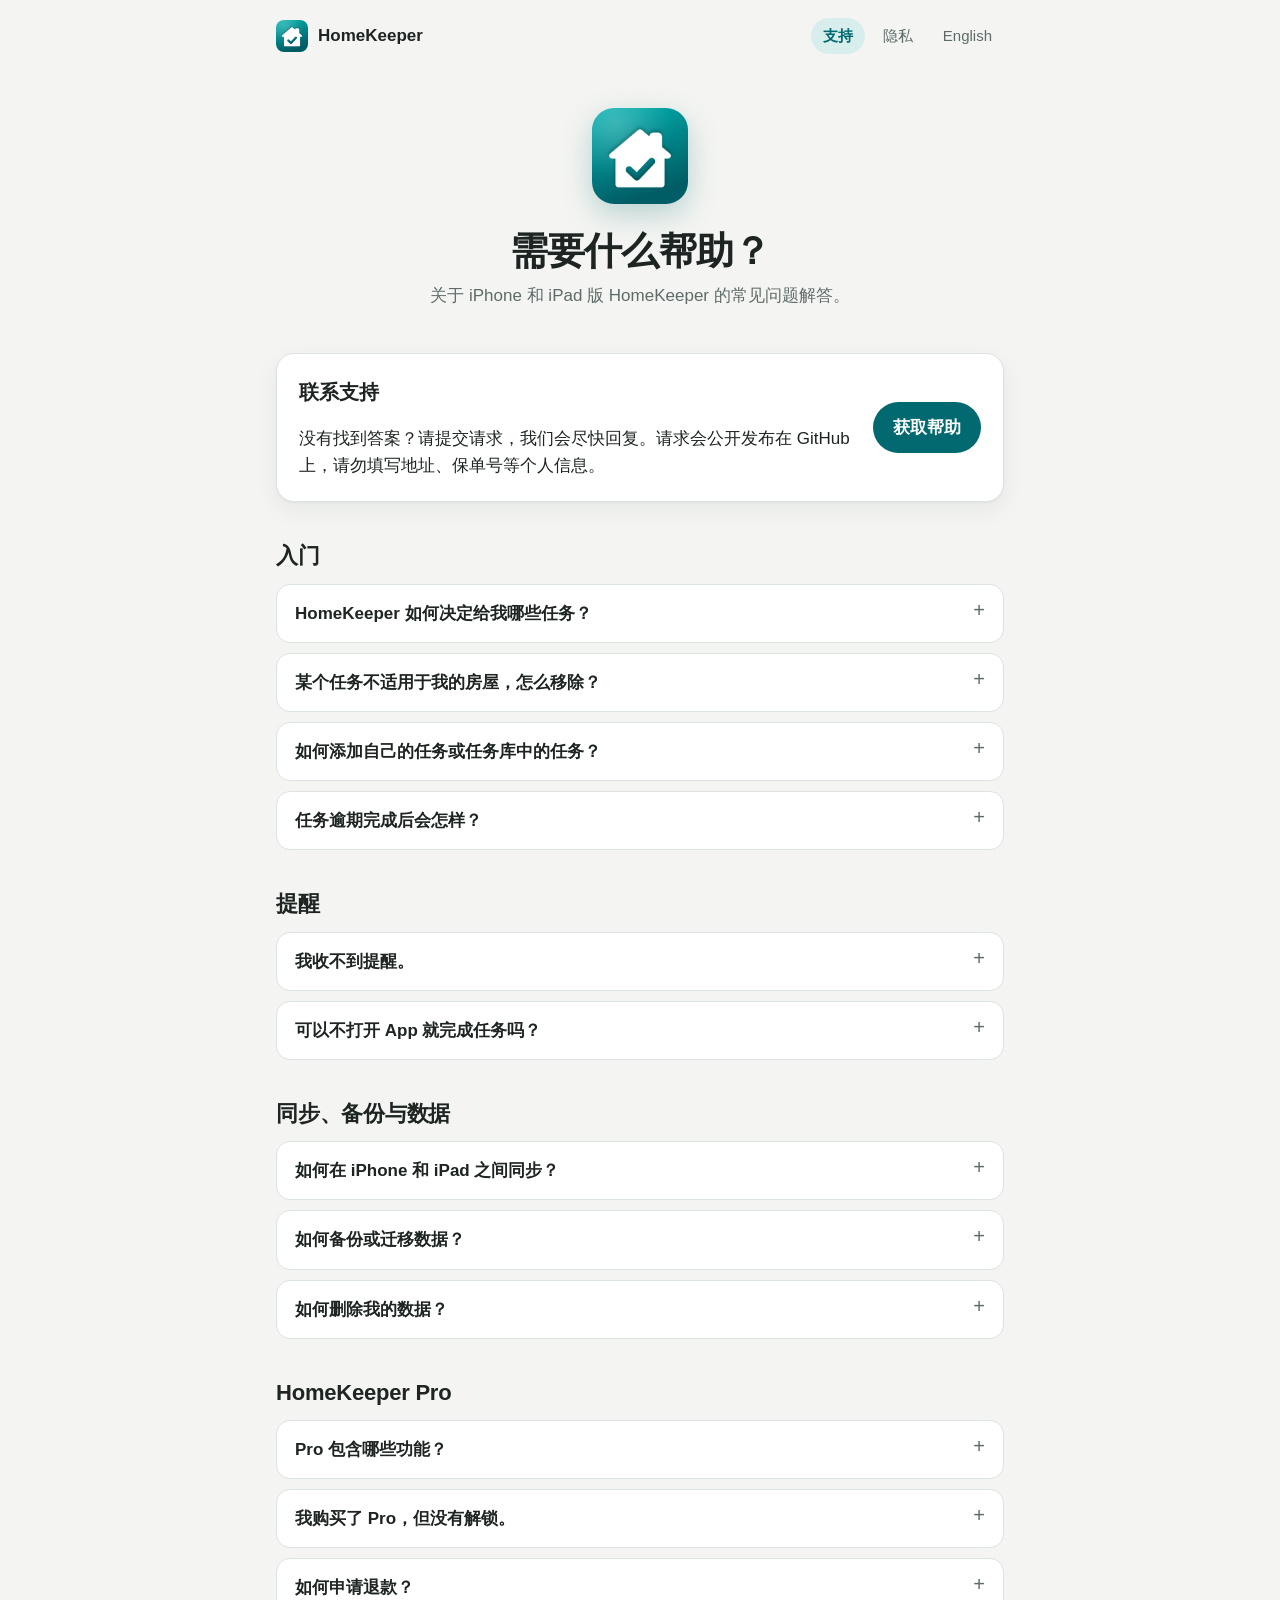
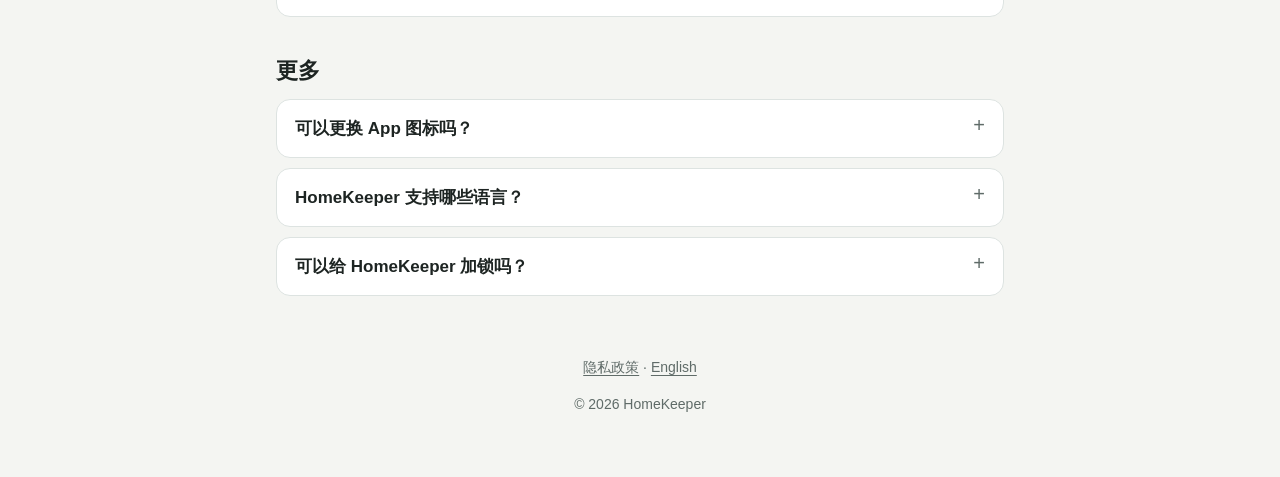
==== zh/index.html @ 5877fc4f "HomeKeeper support and privacy site (English and Simplified Chinese) Co-Authored-By: Claude Opus 5.5" ====
<!doctype html>
<html lang="zh-Hans">
<head>
  <meta charset="utf-8">
  <meta name="viewport" content="width=device-width, initial-scale=1">
  <title>HomeKeeper 支持</title>
  <meta name="description" content="HomeKeeper（适用于 iPhone 和 iPad 的房屋维护 App）的帮助与常见问题。">
  <link rel="icon" href="../assets/favicon.png">
  <link rel="apple-touch-icon" href="../assets/icon.png">
  <link rel="alternate" hreflang="en" href="../">
  <link rel="stylesheet" href="../assets/style.css">
</head>
<body>
  <div class="wrap">
    <header class="site">
      <a class="brand" href="./"><img src="../assets/favicon.png" alt="">HomeKeeper</a>
      <nav class="site" aria-label="网站">
        <a href="./" aria-current="page">支持</a>
        <a href="privacy.html">隐私</a>
        <a href="../" lang="en">English</a>
      </nav>
    </header>

    <main>
      <section class="hero">
        <img src="../assets/icon.png" alt="HomeKeeper 应用图标">
        <h1>需要什么帮助？</h1>
        <p>关于 iPhone 和 iPad 版 HomeKeeper 的常见问题解答。</p>
      </section>

      <section class="card contact" aria-labelledby="contact">
        <div class="text">
          <h2 id="contact">联系支持</h2>
          <p>没有找到答案？请提交请求，我们会尽快回复。请求会公开发布在 GitHub 上，请勿填写地址、保单号等个人信息。</p>
        </div>
        <a class="button" href="https://github.com/Agoober/homekeeper-support/issues/new/choose">获取帮助</a>
      </section>

      <h2 class="section">入门</h2>

      <details>
        <summary>HomeKeeper 如何决定给我哪些任务？</summary>
        <p>在设置过程中，你会告诉 HomeKeeper 房屋类型、所在半球、冬季是否结冰，以及家里有哪些设施（如暖炉、排水槽或泳池）。HomeKeeper 会挑选适用的维护任务，并分散安排在全年，让你不会手忙脚乱。季节性任务会落在正确的季节——南半球会自动对调。</p>
        <p>如需修改答案，请前往<strong>房屋</strong> › 轻点房屋名称。添加新设施后，HomeKeeper 会提供相应的任务。</p>
      </details>

      <details>
        <summary>某个任务不适用于我的房屋，怎么移除？</summary>
        <p>按住该任务（或打开它），选择<strong>不适用于我的房屋</strong>。任务会从计划中隐藏但仍会保留，你可以在<strong>计划</strong> › <strong>已隐藏的任务</strong>中恢复。也可以直接删除。</p>
      </details>

      <details>
        <summary>如何添加自己的任务或任务库中的任务？</summary>
        <p>在<strong>计划</strong>中轻点 <kbd>+</kbd>。选择<strong>新任务</strong>自定义时间安排，或选择<strong>浏览任务库</strong>，获取更多附带分步说明的专业任务。</p>
      </details>

      <details>
        <summary>任务逾期完成后会怎样？</summary>
        <p>季节性任务（如“秋季清理排水槽”）会保持原有时间段，下一季照常到期。其他任务（如空调滤网）会从你实际完成的那天开始重新计算。你也可以跳过一次，或推迟到之后。</p>
      </details>

      <h2 class="section">提醒</h2>

      <details>
        <summary>我收不到提醒。</summary>
        <ol>
          <li>打开 iPhone 的<strong>设置</strong> App › <strong>通知</strong> › <strong>HomeKeeper</strong>，确认<strong>允许通知</strong>已开启。</li>
          <li>在 HomeKeeper 中前往<strong>设置</strong>（齿轮图标）› <strong>提醒</strong>，确认<strong>每周摘要</strong>和<strong>到期当天提醒</strong>已开启，且时间正确。</li>
          <li>检查专注模式是否屏蔽了 HomeKeeper。</li>
          <li>打开一次 HomeKeeper——每次打开 App 时都会刷新提醒。</li>
        </ol>
      </details>

      <details>
        <summary>可以不打开 App 就完成任务吗？</summary>
        <p>可以。按住到期提醒通知，选择<strong>标记为完成</strong>或<strong>明天提醒我</strong>。你也可以在主屏幕添加<strong>接下来</strong>小组件，轻点任务旁的圆圈；或者问 Siri “HomeKeeper 里有什么到期了”。</p>
      </details>

      <h2 class="section">同步、备份与数据</h2>

      <details>
        <summary>如何在 iPhone 和 iPad 之间同步？</summary>
        <p>同步是自动且免费的。请在两台设备上登录同一个 Apple 账户，并为 HomeKeeper 开启 iCloud（iPhone <strong>设置</strong> › 你的姓名 › <strong>iCloud</strong>）。在新设备上设置时，选择<strong>我已在其他设备上使用 HomeKeeper</strong>，你的房屋很快就会出现。</p>
        <p>可以在 HomeKeeper › <strong>设置</strong> › <strong>同步与隐私</strong>中查看同步状态。</p>
      </details>

      <details>
        <summary>如何备份或迁移数据？</summary>
        <p>前往<strong>设置</strong> › <strong>你的数据</strong> › <strong>备份</strong>。这会生成一个包含该房屋全部内容（含照片和文档）的文件，可以保存到“文件”App 或发送给自己。需要恢复时，使用<strong>从备份恢复</strong>。</p>
      </details>

      <details>
        <summary>如何删除我的数据？</summary>
        <p>要从所有设备上删除某套房屋及其全部内容，请前往<strong>房屋</strong> › 轻点房屋名称 › <strong>删除此房屋</strong>。要移除 iCloud 中存储的全部数据，请前往 iPhone <strong>设置</strong> › 你的姓名 › <strong>iCloud</strong> › <strong>管理账户储存空间</strong> › <strong>HomeKeeper</strong>。详见我们的<a href="privacy.html">隐私政策</a>。</p>
      </details>

      <h2 class="section">HomeKeeper Pro</h2>

      <details>
        <summary>Pro 包含哪些功能？</summary>
        <p>一次购买，无需订阅。解锁更换预测（含 5 年预算）、房屋报告 PDF、文档扫描和多套房屋。其他所有功能（包括 iCloud 同步和备份）都是免费的。</p>
      </details>

      <details>
        <summary>我购买了 Pro，但没有解锁。</summary>
        <p>请使用购买时的 Apple 账户登录，然后前往<strong>设置</strong> › <strong>恢复购买</strong>。Pro 也会与你的家人共享群组共享。</p>
      </details>

      <details>
        <summary>如何申请退款？</summary>
        <p>购买由 Apple 处理，请前往 <a href="https://reportaproblem.apple.com">reportaproblem.apple.com</a> 申请退款。</p>
      </details>

      <h2 class="section">更多</h2>

      <details>
        <summary>可以更换 App 图标吗？</summary>
        <p>可以。前往<strong>设置</strong> › <strong>应用图标</strong>，从七款设计中选择。</p>
      </details>

      <details>
        <summary>HomeKeeper 支持哪些语言？</summary>
        <p>HomeKeeper 支持英文和简体中文，并跟随设备语言。如需只为 HomeKeeper 使用其他语言，请前往 iPhone <strong>设置</strong> › <strong>App</strong> › <strong>HomeKeeper</strong> › <strong>语言</strong>。已创建的任务会保留创建时的语言。</p>
      </details>

      <details>
        <summary>可以给 HomeKeeper 加锁吗？</summary>
        <p>可以。开启<strong>设置</strong> › <strong>同步与隐私</strong> › <strong>需要面容 ID</strong>。开启后，HomeKeeper 在 App 切换器中也会隐藏内容。</p>
      </details>
    </main>

    <footer class="site">
      <p><a href="privacy.html">隐私政策</a> · <a href="../" lang="en">English</a></p>
      <p>© 2026 HomeKeeper</p>
    </footer>
  </div>
</body>
</html>
---- assets/style.css ----
:root {
  --bg: #f4f5f2;
  --surface: #ffffff;
  --surface-2: #eef3f2;
  --text: #1d2422;
  --muted: #5f6b68;
  --border: #dde3e1;
  --primary: #01696f;
  --primary-soft: #d8eeec;
  --radius: 18px;
  --shadow: 0 1px 2px rgba(16, 32, 30, 0.05), 0 8px 24px rgba(16, 32, 30, 0.06);
  color-scheme: light;
}

@media (prefers-color-scheme: dark) {
  :root {
    --bg: #0e1413;
    --surface: #161e1d;
    --surface-2: #1c2826;
    --text: #e5ecea;
    --muted: #93a19e;
    --border: #283432;
    --primary: #5cc6c0;
    --primary-soft: #173a38;
    --shadow: none;
    color-scheme: dark;
  }
}

* { box-sizing: border-box; }

html { -webkit-text-size-adjust: 100%; }

body {
  margin: 0;
  background: var(--bg);
  color: var(--text);
  font: 17px/1.6 -apple-system, BlinkMacSystemFont, "SF Pro Text", "PingFang SC", "Segoe UI", Roboto, "Helvetica Neue", sans-serif;
}

a { color: var(--primary); text-underline-offset: 3px; }

.wrap { max-width: 760px; margin: 0 auto; padding: 0 16px; }

header.site {
  display: flex;
  align-items: center;
  justify-content: space-between;
  gap: 12px;
  padding: 18px 0;
}

.brand {
  display: flex;
  align-items: center;
  gap: 10px;
  font-weight: 650;
  color: var(--text);
  text-decoration: none;
}
.brand img { width: 32px; height: 32px; border-radius: 8px; }

nav.site { display: flex; gap: 6px; flex-wrap: wrap; }
nav.site a {
  color: var(--muted);
  text-decoration: none;
  font-size: 15px;
  padding: 6px 12px;
  border-radius: 999px;
}
nav.site a:hover { background: var(--surface-2); color: var(--text); }
nav.site a[aria-current="page"] { background: var(--primary-soft); color: var(--primary); font-weight: 600; }

.hero { text-align: center; padding: 36px 0 28px; }
.hero img { width: 96px; height: 96px; border-radius: 22px; box-shadow: 0 10px 30px rgba(1, 105, 111, 0.25); }
.hero h1 { font-size: clamp(28px, 6vw, 38px); line-height: 1.15; margin: 18px 0 8px; letter-spacing: -0.02em; }
.hero p { color: var(--muted); margin: 0 auto; max-width: 520px; }

.card {
  background: var(--surface);
  border: 1px solid var(--border);
  border-radius: var(--radius);
  box-shadow: var(--shadow);
  padding: 22px;
  margin: 16px 0;
}
.card h2 { margin: 0 0 6px; font-size: 20px; }
.card p:last-child { margin-bottom: 0; }

.contact {
  display: flex;
  gap: 18px;
  align-items: center;
  flex-wrap: wrap;
}
.contact .text { flex: 1 1 280px; }

.button {
  display: inline-block;
  background: var(--primary);
  color: #fff;
  text-decoration: none;
  font-weight: 600;
  padding: 12px 20px;
  border-radius: 999px;
  white-space: nowrap;
}
@media (prefers-color-scheme: dark) { .button { color: #062421; } }
.button:hover { filter: brightness(1.08); }

h2.section { font-size: 22px; margin: 36px 0 10px; letter-spacing: -0.01em; }

details {
  background: var(--surface);
  border: 1px solid var(--border);
  border-radius: 14px;
  margin: 10px 0;
  padding: 0 18px;
}
details[open] { padding-bottom: 14px; }
summary {
  cursor: pointer;
  list-style: none;
  font-weight: 600;
  padding: 15px 0;
  display: flex;
  justify-content: space-between;
  gap: 12px;
}
summary::-webkit-details-marker { display: none; }
summary::after { content: "+"; color: var(--muted); font-weight: 400; font-size: 20px; line-height: 1; }
details[open] summary::after { content: "–"; }
details p, details ol, details ul { margin: 0 0 10px; color: var(--text); }
details li { margin: 4px 0; }

.policy h2 { font-size: 19px; margin: 30px 0 6px; }
.policy ul { padding-left: 22px; }
.meta { color: var(--muted); font-size: 15px; }

footer.site {
  color: var(--muted);
  font-size: 14px;
  padding: 36px 0 48px;
  text-align: center;
}
footer.site a { color: var(--muted); }

kbd {
  font: 600 14px/1 ui-monospace, "SF Mono", Menlo, monospace;
  background: var(--surface-2);
  border: 1px solid var(--border);
  border-radius: 6px;
  padding: 2px 6px;
}
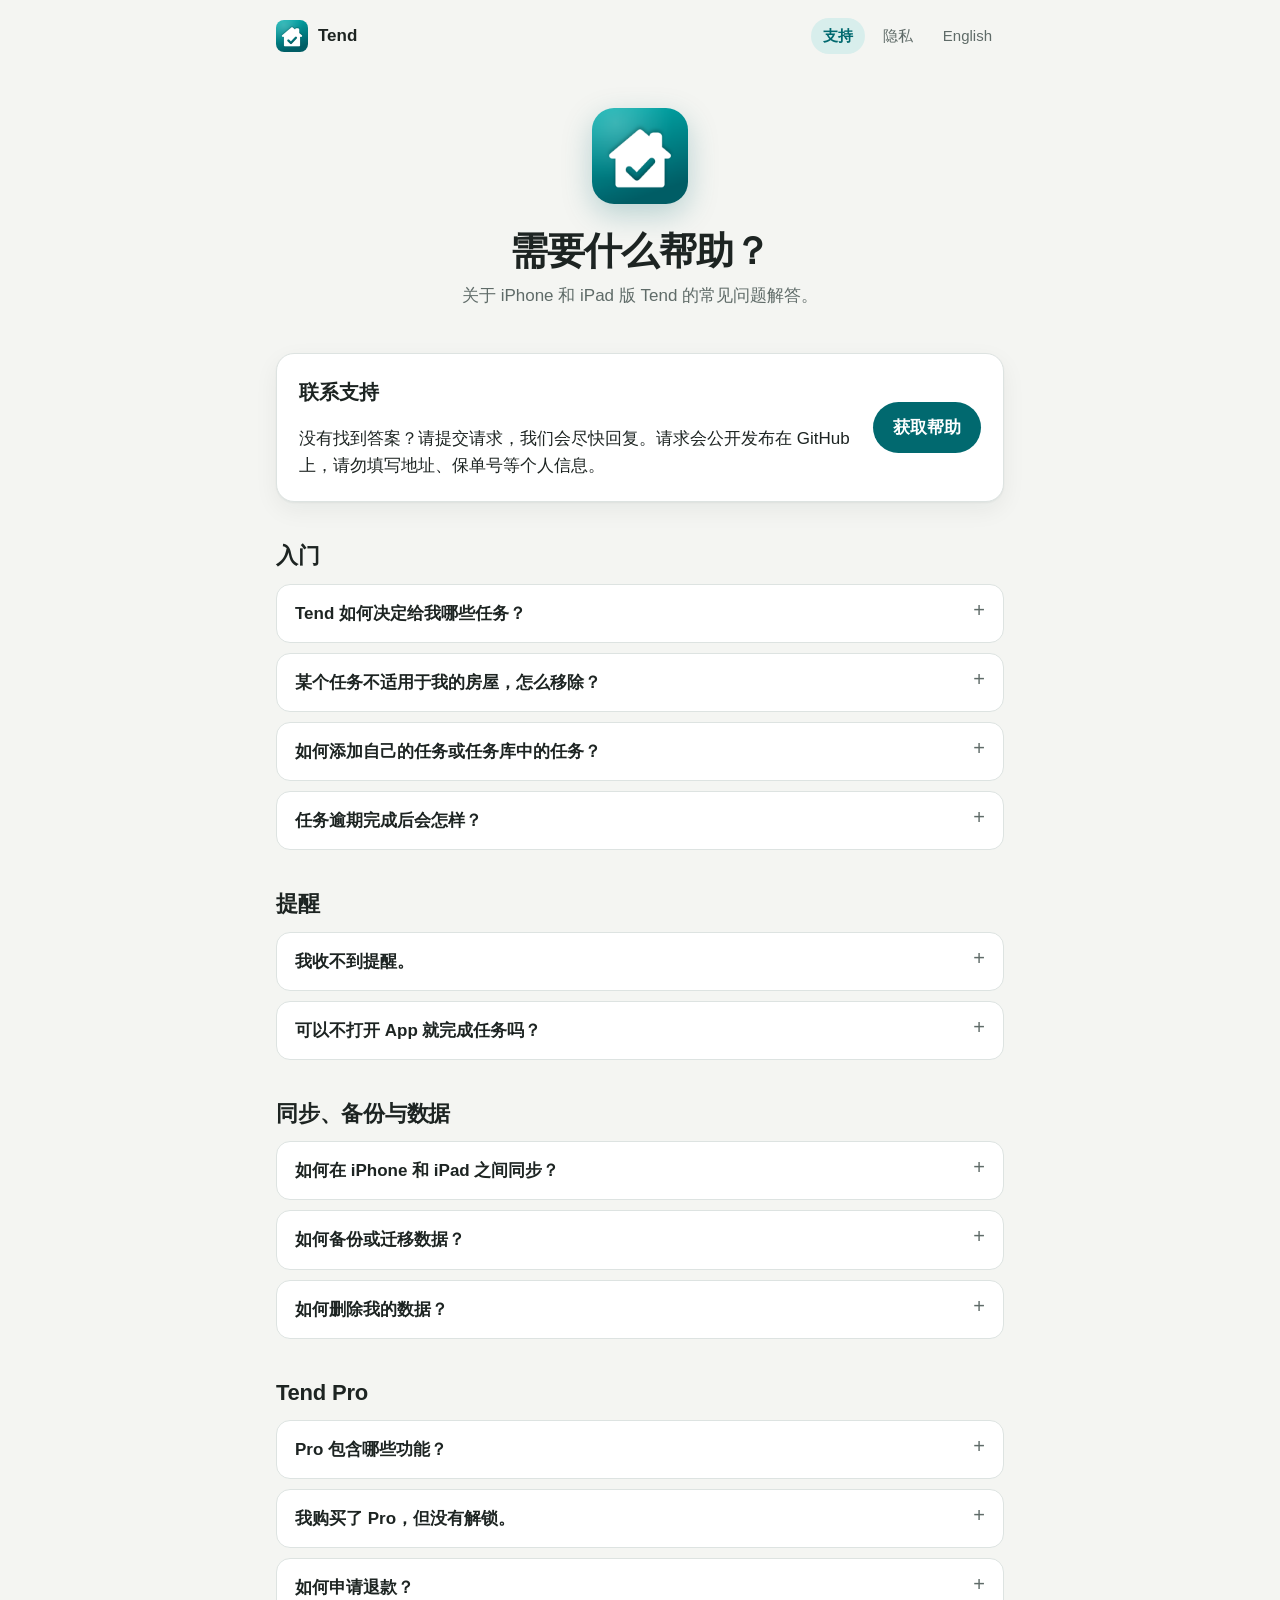
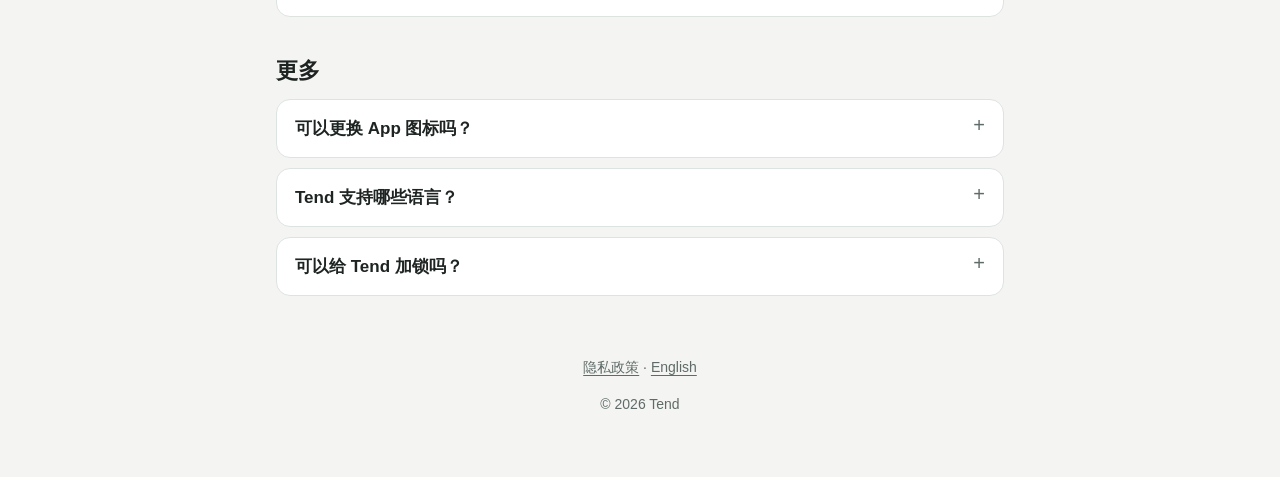
==== commit 8dc123ba: "Rename HomeKeeper to Tend; move support site to tend-support Co-Authored-By: Claude Sonnet 5.5 <nore" ====
--- a/zh/index.html
+++ b/zh/index.html
@@ -3,17 +3,17 @@
 <head>
   <meta charset="utf-8">
   <meta name="viewport" content="width=device-width, initial-scale=1">
-  <title>HomeKeeper 支持</title>
-  <meta name="description" content="HomeKeeper（适用于 iPhone 和 iPad 的房屋维护 App）的帮助与常见问题。">
+  <title>Tend 支持</title>
+  <meta name="description" content="Tend（适用于 iPhone 和 iPad 的房屋维护 App）的帮助与常见问题。">
   <link rel="icon" href="../assets/favicon.png">
   <link rel="apple-touch-icon" href="../assets/icon.png">
   <link rel="alternate" hreflang="en" href="../">
-  <link rel="stylesheet" href="../assets/style.css">
+  <link rel="stylesheet" href="../assets/style.css?v=2">
 </head>
 <body>
   <div class="wrap">
     <header class="site">
-      <a class="brand" href="./"><img src="../assets/favicon.png" alt="">HomeKeeper</a>
+      <a class="brand" href="./"><img src="../assets/favicon.png" alt="">Tend</a>
       <nav class="site" aria-label="网站">
         <a href="./" aria-current="page">支持</a>
         <a href="privacy.html">隐私</a>
@@ -23,9 +23,9 @@
 
     <main>
       <section class="hero">
-        <img src="../assets/icon.png" alt="HomeKeeper 应用图标">
+        <img src="../assets/icon.png" alt="Tend 应用图标">
         <h1>需要什么帮助？</h1>
-        <p>关于 iPhone 和 iPad 版 HomeKeeper 的常见问题解答。</p>
+        <p>关于 iPhone 和 iPad 版 Tend 的常见问题解答。</p>
       </section>
 
       <section class="card contact" aria-labelledby="contact">
@@ -33,15 +33,15 @@
           <h2 id="contact">联系支持</h2>
           <p>没有找到答案？请提交请求，我们会尽快回复。请求会公开发布在 GitHub 上，请勿填写地址、保单号等个人信息。</p>
         </div>
-        <a class="button" href="https://github.com/Agoober/homekeeper-support/issues/new/choose">获取帮助</a>
+        <a class="button" href="https://github.com/Agoober/tend-support/issues/new/choose">获取帮助</a>
       </section>
 
       <h2 class="section">入门</h2>
 
       <details>
-        <summary>HomeKeeper 如何决定给我哪些任务？</summary>
-        <p>在设置过程中，你会告诉 HomeKeeper 房屋类型、所在半球、冬季是否结冰，以及家里有哪些设施（如暖炉、排水槽或泳池）。HomeKeeper 会挑选适用的维护任务，并分散安排在全年，让你不会手忙脚乱。季节性任务会落在正确的季节——南半球会自动对调。</p>
-        <p>如需修改答案，请前往<strong>房屋</strong> › 轻点房屋名称。添加新设施后，HomeKeeper 会提供相应的任务。</p>
+        <summary>Tend 如何决定给我哪些任务？</summary>
+        <p>在设置过程中，你会告诉 Tend 房屋类型、所在半球、冬季是否结冰，以及家里有哪些设施（如暖炉、排水槽或泳池）。Tend 会挑选适用的维护任务，并分散安排在全年，让你不会手忙脚乱。季节性任务会落在正确的季节——南半球会自动对调。</p>
+        <p>如需修改答案，请前往<strong>房屋</strong> › 轻点房屋名称。添加新设施后，Tend 会提供相应的任务。</p>
       </details>
 
       <details>
@@ -64,24 +64,24 @@
       <details>
         <summary>我收不到提醒。</summary>
         <ol>
-          <li>打开 iPhone 的<strong>设置</strong> App › <strong>通知</strong> › <strong>HomeKeeper</strong>，确认<strong>允许通知</strong>已开启。</li>
-          <li>在 HomeKeeper 中前往<strong>设置</strong>（齿轮图标）› <strong>提醒</strong>，确认<strong>每周摘要</strong>和<strong>到期当天提醒</strong>已开启，且时间正确。</li>
-          <li>检查专注模式是否屏蔽了 HomeKeeper。</li>
-          <li>打开一次 HomeKeeper——每次打开 App 时都会刷新提醒。</li>
+          <li>打开 iPhone 的<strong>设置</strong> App › <strong>通知</strong> › <strong>Tend</strong>，确认<strong>允许通知</strong>已开启。</li>
+          <li>在 Tend 中前往<strong>设置</strong>（齿轮图标）› <strong>提醒</strong>，确认<strong>每周摘要</strong>和<strong>到期当天提醒</strong>已开启，且时间正确。</li>
+          <li>检查专注模式是否屏蔽了 Tend。</li>
+          <li>打开一次 Tend——每次打开 App 时都会刷新提醒。</li>
         </ol>
       </details>
 
       <details>
         <summary>可以不打开 App 就完成任务吗？</summary>
-        <p>可以。按住到期提醒通知，选择<strong>标记为完成</strong>或<strong>明天提醒我</strong>。你也可以在主屏幕添加<strong>接下来</strong>小组件，轻点任务旁的圆圈；或者问 Siri “HomeKeeper 里有什么到期了”。</p>
+        <p>可以。按住到期提醒通知，选择<strong>标记为完成</strong>或<strong>明天提醒我</strong>。你也可以在主屏幕添加<strong>接下来</strong>小组件，轻点任务旁的圆圈；或者问 Siri “Tend 里有什么到期了”。</p>
       </details>
 
       <h2 class="section">同步、备份与数据</h2>
 
       <details>
         <summary>如何在 iPhone 和 iPad 之间同步？</summary>
-        <p>同步是自动且免费的。请在两台设备上登录同一个 Apple 账户，并为 HomeKeeper 开启 iCloud（iPhone <strong>设置</strong> › 你的姓名 › <strong>iCloud</strong>）。在新设备上设置时，选择<strong>我已在其他设备上使用 HomeKeeper</strong>，你的房屋很快就会出现。</p>
-        <p>可以在 HomeKeeper › <strong>设置</strong> › <strong>同步与隐私</strong>中查看同步状态。</p>
+        <p>同步是自动且免费的。请在两台设备上登录同一个 Apple 账户，并为 Tend 开启 iCloud（iPhone <strong>设置</strong> › 你的姓名 › <strong>iCloud</strong>）。在新设备上设置时，选择<strong>我已在其他设备上使用 Tend</strong>，你的房屋很快就会出现。</p>
+        <p>可以在 Tend › <strong>设置</strong> › <strong>同步与隐私</strong>中查看同步状态。</p>
       </details>
 
       <details>
@@ -91,10 +91,10 @@
 
       <details>
         <summary>如何删除我的数据？</summary>
-        <p>要从所有设备上删除某套房屋及其全部内容，请前往<strong>房屋</strong> › 轻点房屋名称 › <strong>删除此房屋</strong>。要移除 iCloud 中存储的全部数据，请前往 iPhone <strong>设置</strong> › 你的姓名 › <strong>iCloud</strong> › <strong>管理账户储存空间</strong> › <strong>HomeKeeper</strong>。详见我们的<a href="privacy.html">隐私政策</a>。</p>
+        <p>要从所有设备上删除某套房屋及其全部内容，请前往<strong>房屋</strong> › 轻点房屋名称 › <strong>删除此房屋</strong>。要移除 iCloud 中存储的全部数据，请前往 iPhone <strong>设置</strong> › 你的姓名 › <strong>iCloud</strong> › <strong>管理账户储存空间</strong> › <strong>Tend</strong>。详见我们的<a href="privacy.html">隐私政策</a>。</p>
       </details>
 
-      <h2 class="section">HomeKeeper Pro</h2>
+      <h2 class="section">Tend Pro</h2>
 
       <details>
         <summary>Pro 包含哪些功能？</summary>
@@ -119,19 +119,19 @@
       </details>
 
       <details>
-        <summary>HomeKeeper 支持哪些语言？</summary>
-        <p>HomeKeeper 支持英文和简体中文，并跟随设备语言。如需只为 HomeKeeper 使用其他语言，请前往 iPhone <strong>设置</strong> › <strong>App</strong> › <strong>HomeKeeper</strong> › <strong>语言</strong>。已创建的任务会保留创建时的语言。</p>
+        <summary>Tend 支持哪些语言？</summary>
+        <p>Tend 支持英文和简体中文，并跟随设备语言。如需只为 Tend 使用其他语言，请前往 iPhone <strong>设置</strong> › <strong>App</strong> › <strong>Tend</strong> › <strong>语言</strong>。已创建的任务会保留创建时的语言。</p>
       </details>
 
       <details>
-        <summary>可以给 HomeKeeper 加锁吗？</summary>
-        <p>可以。开启<strong>设置</strong> › <strong>同步与隐私</strong> › <strong>需要面容 ID</strong>。开启后，HomeKeeper 在 App 切换器中也会隐藏内容。</p>
+        <summary>可以给 Tend 加锁吗？</summary>
+        <p>可以。开启<strong>设置</strong> › <strong>同步与隐私</strong> › <strong>需要面容 ID</strong>。开启后，Tend 在 App 切换器中也会隐藏内容。</p>
       </details>
     </main>
 
     <footer class="site">
       <p><a href="privacy.html">隐私政策</a> · <a href="../" lang="en">English</a></p>
-      <p>© 2026 HomeKeeper</p>
+      <p>© 2026 Tend</p>
     </footer>
   </div>
 </body>
--- a/assets/style.css
+++ b/assets/style.css
@@ -152,3 +152,11 @@
   border-radius: 6px;
   padding: 2px 6px;
 }
+
+@media (max-width: 460px) {
+  header.site { gap: 6px; }
+  .brand { font-size: 16px; gap: 8px; }
+  .brand img { width: 28px; height: 28px; }
+  nav.site { gap: 2px; flex-wrap: nowrap; }
+  nav.site a { font-size: 14px; padding: 6px 9px; }
+}
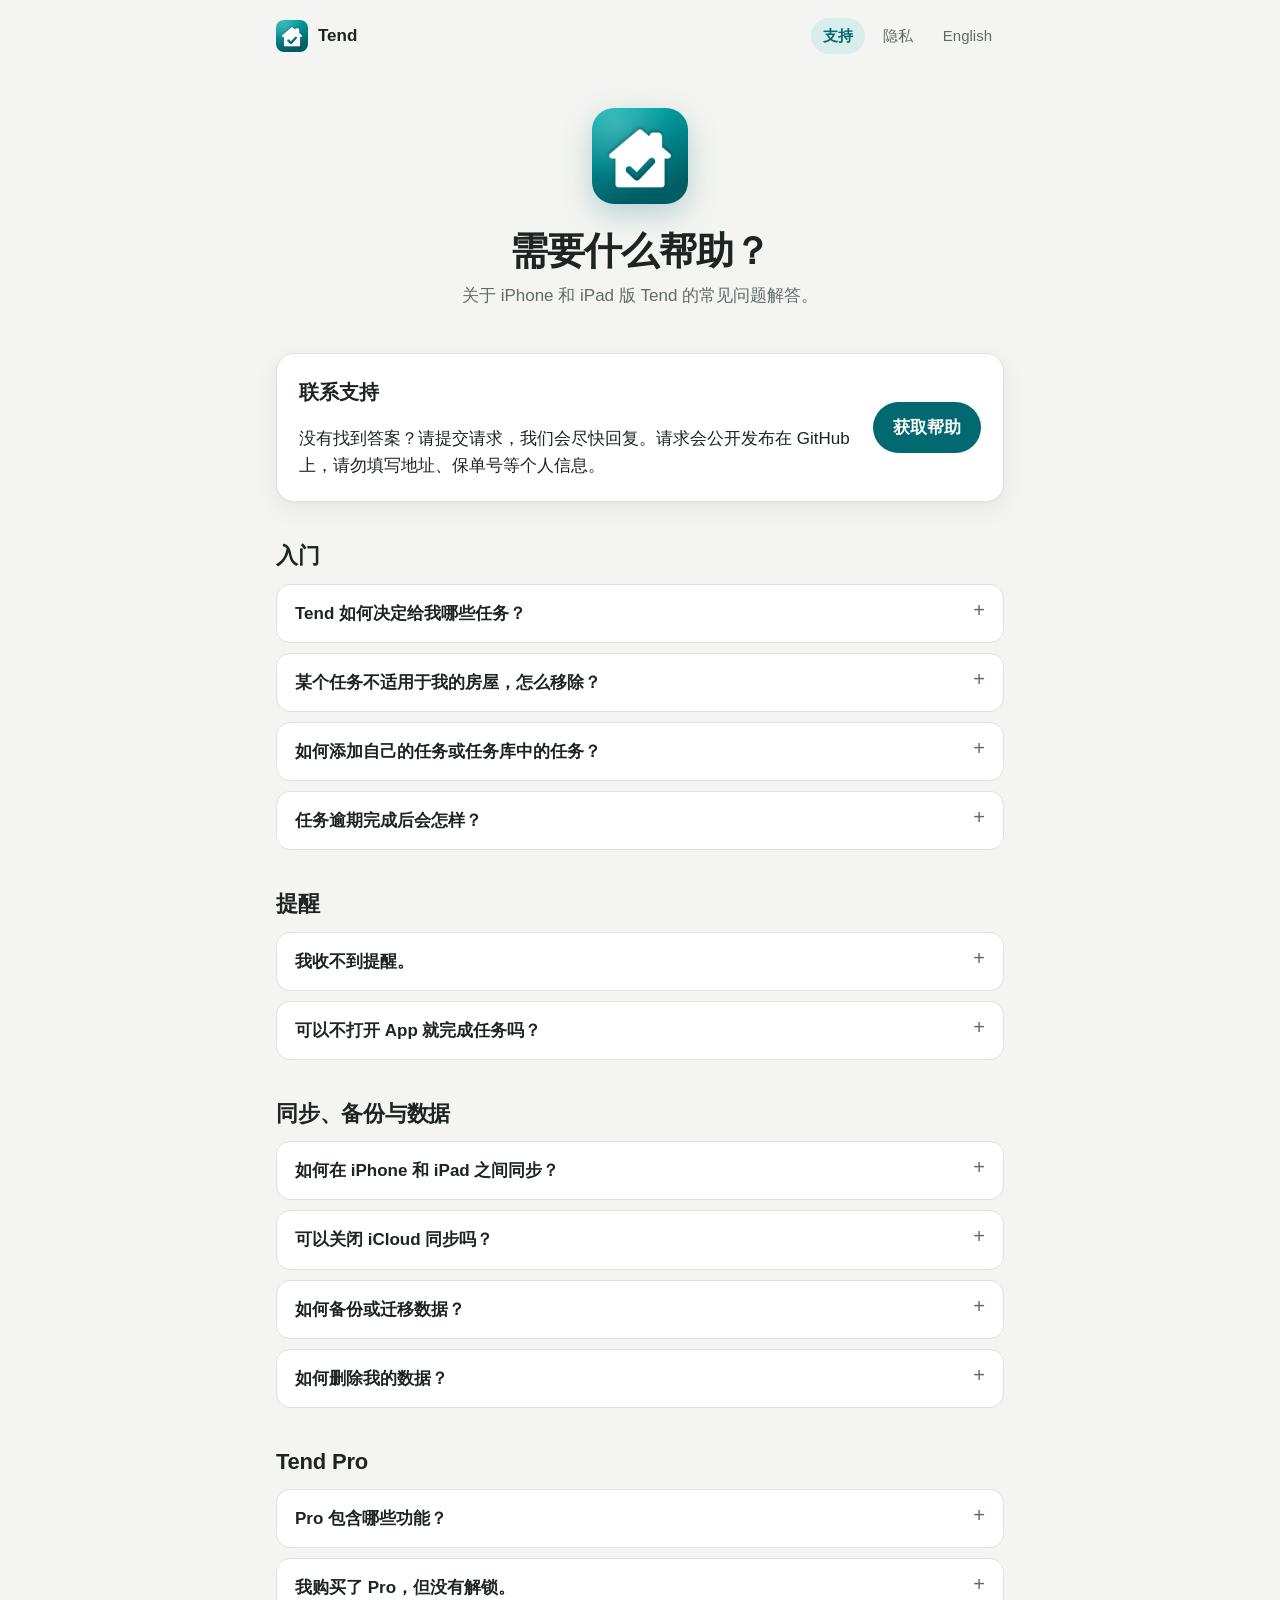
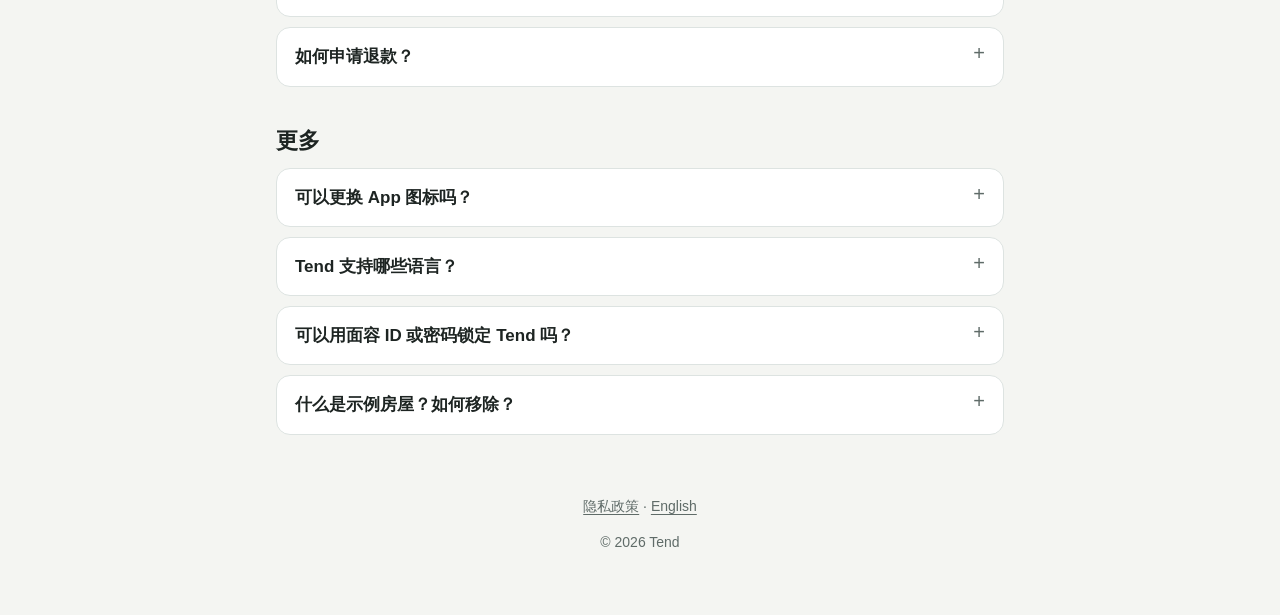
==== commit 7b13606a: "Support site: iOS lock FAQ, sample home, iCloud Sync switch; drop Face ID section Co-Authored-By: Cl" ====
--- a/zh/index.html
+++ b/zh/index.html
@@ -85,6 +85,11 @@
       </details>
 
       <details>
+        <summary>可以关闭 iCloud 同步吗？</summary>
+        <p>可以。前往 Tend › <strong>设置</strong> › <strong>同步与隐私</strong>，关闭 <strong>iCloud 同步</strong>，然后完全关闭并重新打开 Tend。该设备会保留自己的副本，并停止发送和接收更改。iCloud 中不会删除任何内容，重新开启后会补上其他设备的更改。此开关仅针对当前设备。</p>
+      </details>
+
+      <details>
         <summary>如何备份或迁移数据？</summary>
         <p>前往<strong>设置</strong> › <strong>你的数据</strong> › <strong>备份</strong>。这会生成一个包含该房屋全部内容（含照片和文档）的文件，可以保存到“文件”App 或发送给自己。需要恢复时，使用<strong>从备份恢复</strong>。</p>
       </details>
@@ -124,8 +129,13 @@
       </details>
 
       <details>
-        <summary>可以给 Tend 加锁吗？</summary>
-        <p>可以。开启<strong>设置</strong> › <strong>同步与隐私</strong> › <strong>需要面容 ID</strong>。开启后，Tend 在 App 切换器中也会隐藏内容。</p>
+        <summary>可以用面容 ID 或密码锁定 Tend 吗？</summary>
+        <p>可以，使用 iOS 自带功能即可。在 iOS 18 或更高版本中，长按主屏幕上的 Tend 图标，选择<strong>需要面容 ID</strong>（或<strong>需要密码</strong>）。也可以选择<strong>隐藏并需要面容 ID</strong>，让 App 不显示出来。Tend 没有自己的锁定功能，因此无需额外设置，也不会把你锁在数据之外。</p>
+      </details>
+
+      <details>
+        <summary>什么是示例房屋？如何移除？</summary>
+        <p>在欢迎页面，你可以选择<strong>用示例数据体验</strong>，在输入自己的信息之前先看看一个填好内容的虚构房屋。它不会被自动添加。要移除它，请前往<strong>房屋</strong> › 轻点房屋名称 › <strong>删除此房屋</strong>，然后创建你自己的房屋。</p>
       </details>
     </main>
 
